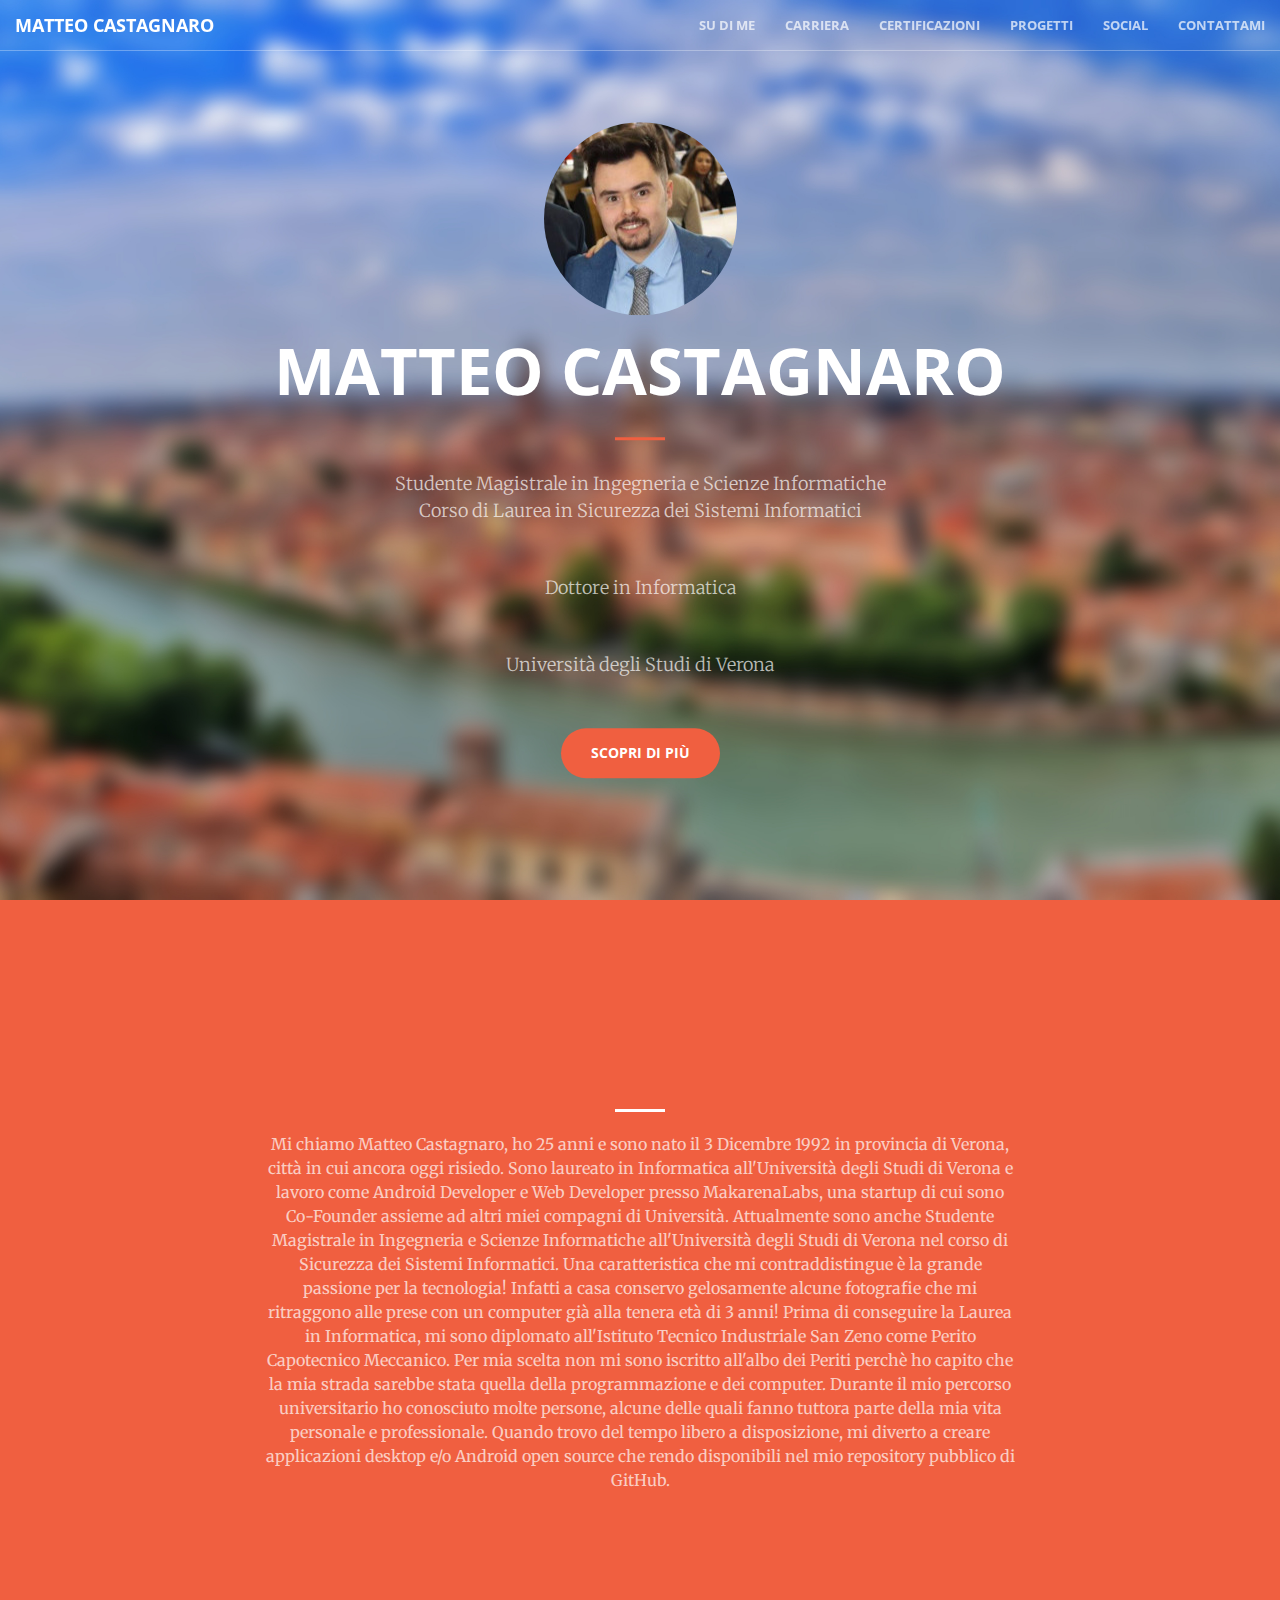
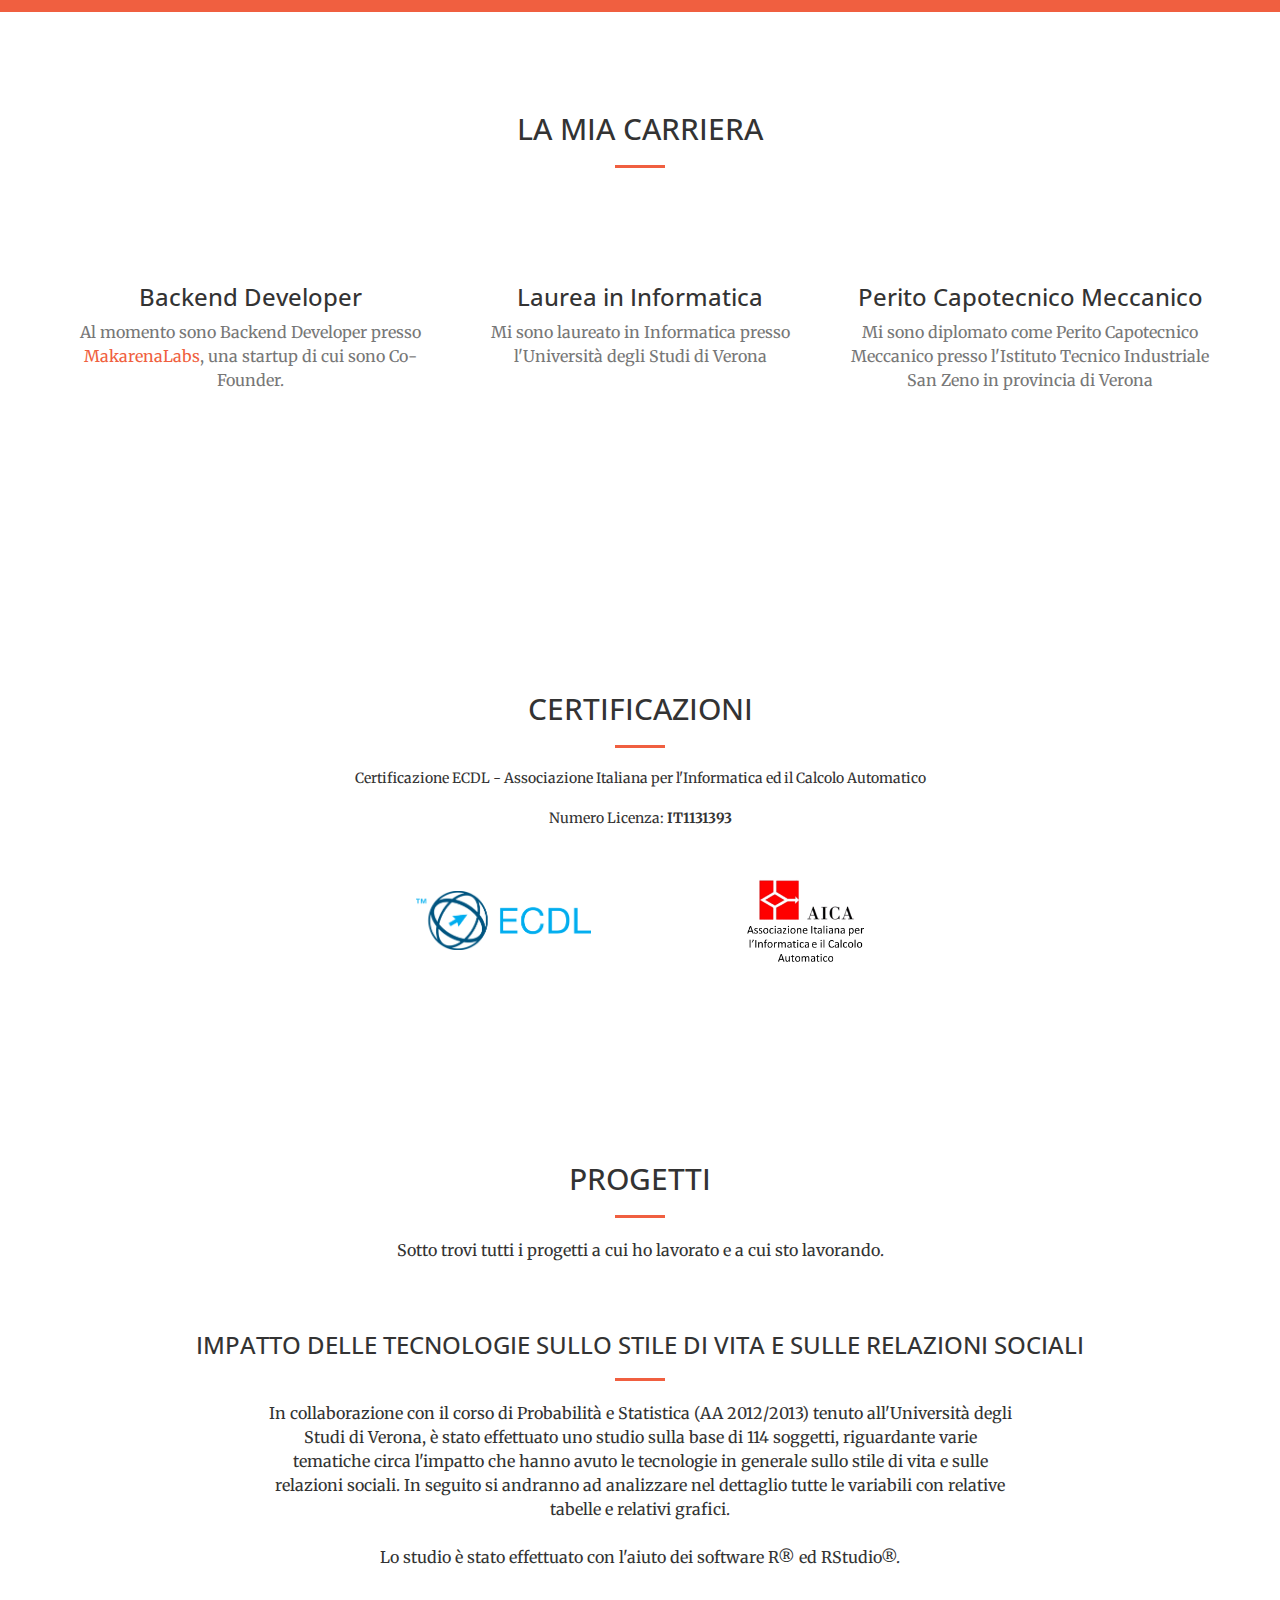
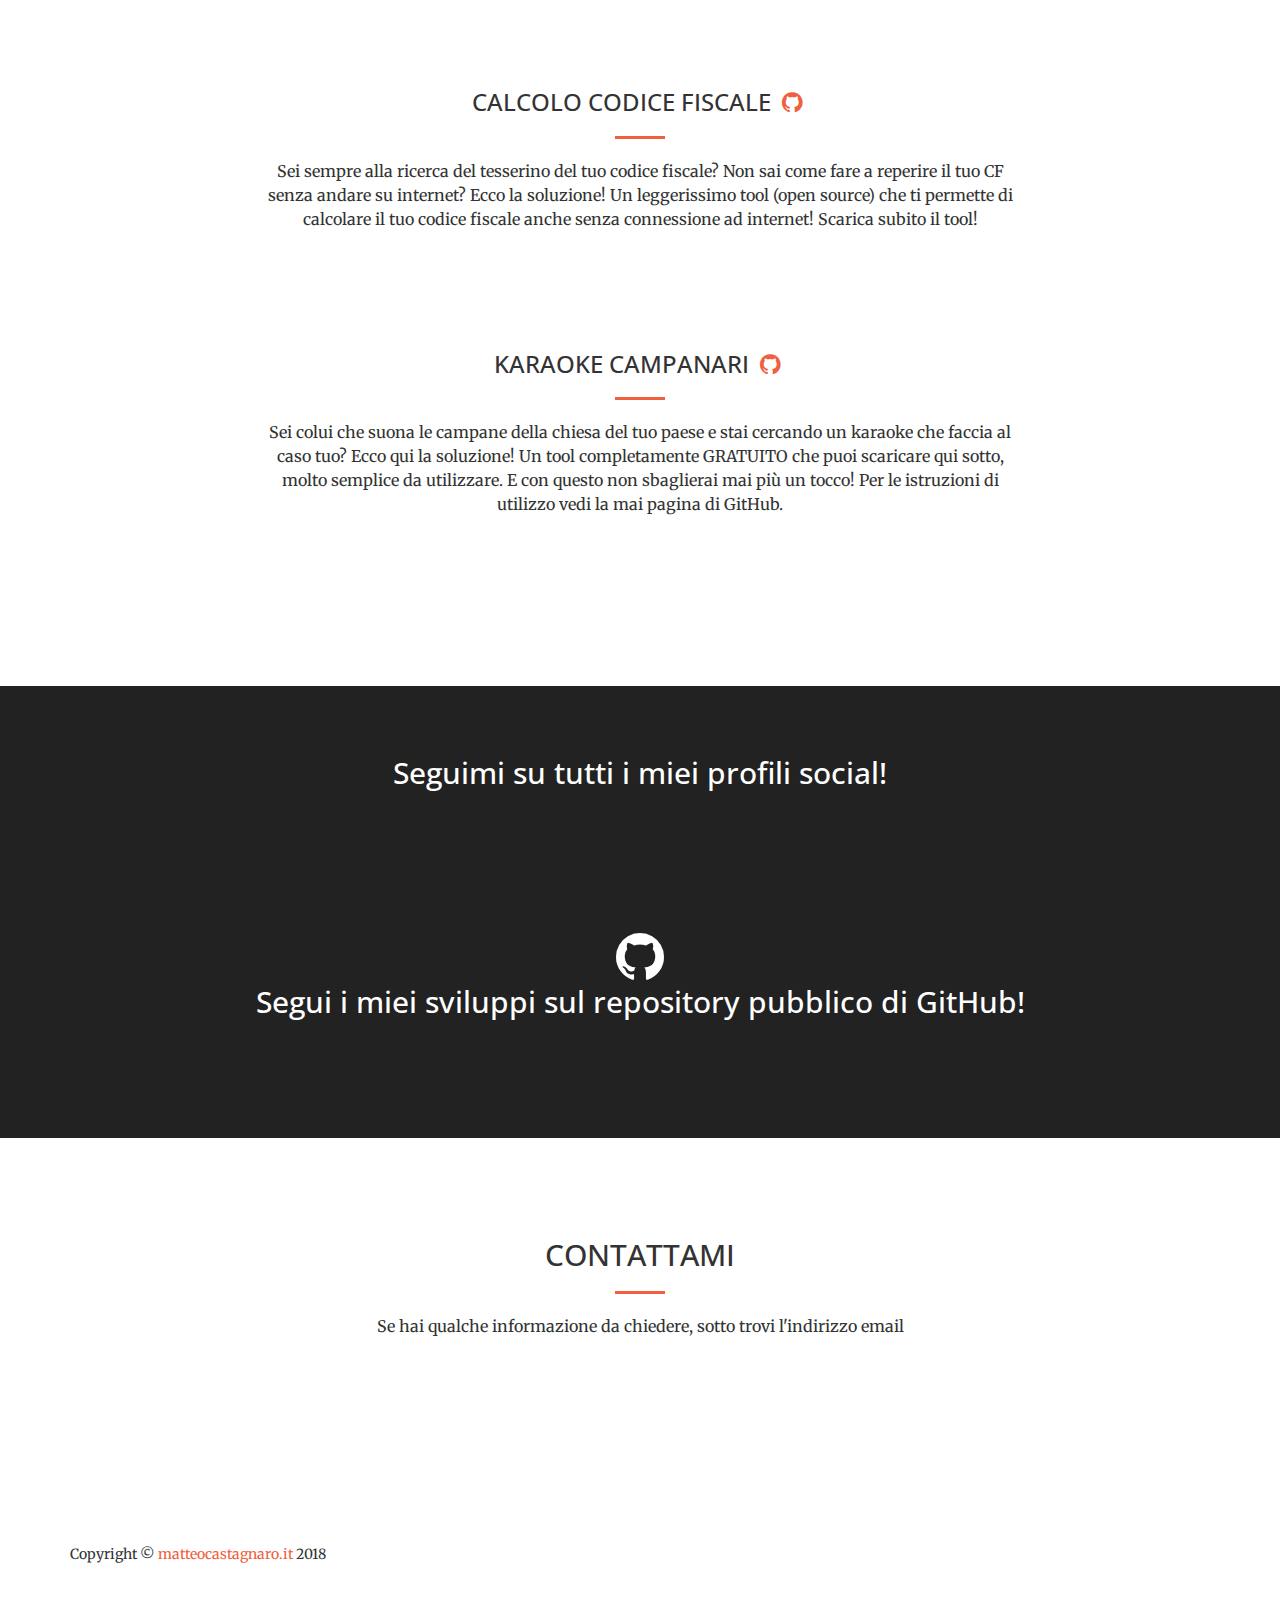
==== index.html @ aa548628 "first commit" ====
<!DOCTYPE html>
<html lang="en">

<head>

    <meta charset="utf-8">
    <meta http-equiv="X-UA-Compatible" content="IE=edge">
    <meta name="viewport" content="width=device-width, initial-scale=1">
    <meta name="description" content="">
    <meta name="author" content="">

    <title>Matteo Castagnaro</title>

    <!-- Bootstrap Core CSS -->
    <link rel="stylesheet" href="css/bootstrap.min.css" type="text/css">

    <!-- Custom Fonts -->
    <link href='http://fonts.googleapis.com/css?family=Open+Sans:300italic,400italic,600italic,700italic,800italic,400,300,600,700,800' rel='stylesheet' type='text/css'>
    <link href='http://fonts.googleapis.com/css?family=Merriweather:400,300,300italic,400italic,700,700italic,900,900italic' rel='stylesheet' type='text/css'>
    <link rel="stylesheet" href="font-awesome/css/font-awesome.min.css" type="text/css">

    <!-- Plugin CSS -->
    <link rel="stylesheet" href="css/animate.min.css" type="text/css">

    <!-- Custom CSS -->
    <link rel="stylesheet" href="css/creative.css" type="text/css">

    <script src='https://www.google.com/recaptcha/api.js'></script>

    <script>
      (function(i,s,o,g,r,a,m){i['GoogleAnalyticsObject']=r;i[r]=i[r]||function(){
      (i[r].q=i[r].q||[]).push(arguments)},i[r].l=1*new Date();a=s.createElement(o),
      m=s.getElementsByTagName(o)[0];a.async=1;a.src=g;m.parentNode.insertBefore(a,m)
      })(window,document,'script','https://www.google-analytics.com/analytics.js','ga');

      ga('create', 'UA-76460853-1', 'auto');
      ga('send', 'pageview');

    </script>

    <!-- HTML5 Shim and Respond.js IE8 support of HTML5 elements and media queries -->
    <!-- WARNING: Respond.js doesn't work if you view the page via file:// -->
    <!--[if lt IE 9]>
        <script src="https://oss.maxcdn.com/libs/html5shiv/3.7.0/html5shiv.js"></script>
        <script src="https://oss.maxcdn.com/libs/respond.js/1.4.2/respond.min.js"></script>
    <![endif]-->

</head>

<body id="page-top" class="eupopup eupopup-top">

    <nav id="mainNav" class="navbar navbar-default navbar-fixed-top">
        <div class="container-fluid">
            <!-- Brand and toggle get grouped for better mobile display -->
            <div class="navbar-header">
                <button type="button" class="navbar-toggle collapsed" data-toggle="collapse" data-target="#bs-example-navbar-collapse-1">
                    <span class="sr-only">Toggle navigation</span>
                    <span class="icon-bar"></span>
                    <span class="icon-bar"></span>
                    <span class="icon-bar"></span>
                </button>
                <a class="navbar-brand page-scroll" href="#page-top">Matteo Castagnaro</a>
            </div>

            <!-- Collect the nav links, forms, and other content for toggling -->
            <div class="collapse navbar-collapse" id="bs-example-navbar-collapse-1">
                <ul class="nav navbar-nav navbar-right">
                    <li>
                        <a class="page-scroll" href="#about">Su di me</a>
                    </li>
                    <li>
                        <a class="page-scroll" href="#services">Carriera</a>
                    </li>
                    <li>
                        <a class="page-scroll" href="#certificazioni">Certificazioni</a>
                    </li>
                    <li>
                        <a class="page-scroll" href="#progetti">Progetti</a>
                    </li>
                    <li>
                        <a class="page-scroll" href="#portfolio">Social</a>
                    </li>
                    <li>
                        <a class="page-scroll" href="#contact">Contattami</a>
                    </li>
                </ul>
            </div>
            <!-- /.navbar-collapse -->
        </div>
        <!-- /.container-fluid -->
    </nav>

    <header style="background-image: url(./img/verona.jpg);">
        <div class="header-content">
            <div class="header-content-inner">
                <img draggable="false" src="./img/matteo.jpg" class="img-circle">
                <br><br>
                <h1>Matteo Castagnaro</h1>
                <hr>
                <p>Studente Magistrale in Ingegneria e Scienze Informatiche<br>Corso di Laurea in Sicurezza dei Sistemi Informatici</p>
                <p>Dottore in Informatica</p>
                <p>Università degli Studi di Verona</p>
                <a href="#about" class="btn btn-primary btn-xl page-scroll">Scopri di più</a>
            </div>
        </div>
    </header>

    <section class="bg-primary" id="about">
        <div class="container">
            <div class="row">
                <div class="col-lg-8 col-lg-offset-2 text-center">
                	<i class="fa fa-4x fa-user wow bounceIn text-secondary" aria-hidden="true" data-wow-delay=".1s"></i>
                    <h2 class="section-heading wow bounceIn">Su di me</h2>
                    <hr class="light">
                    <p class="text-faded">Mi chiamo Matteo Castagnaro, ho 25 anni e sono nato il 3 Dicembre 1992 in provincia di Verona, città in cui ancora oggi risiedo. Sono laureato in Informatica all'Università degli Studi di Verona e lavoro come Android Developer e Web Developer presso MakarenaLabs, una startup di cui sono Co-Founder assieme ad altri miei compagni di Università. Attualmente sono anche Studente Magistrale in Ingegneria e Scienze Informatiche all'Università degli Studi di Verona nel corso di Sicurezza dei Sistemi Informatici. Una caratteristica che mi contraddistingue è la grande passione per la tecnologia! Infatti a casa conservo gelosamente alcune fotografie che mi ritraggono alle prese con un computer già alla tenera età di 3 anni! Prima di conseguire la Laurea in Informatica, mi sono diplomato all'Istituto Tecnico Industriale San Zeno come Perito Capotecnico Meccanico. Per mia scelta non mi sono iscritto all'albo dei Periti perchè ho capito che la mia strada sarebbe stata quella della programmazione e dei computer. Durante il mio percorso universitario ho conosciuto molte persone, alcune delle quali fanno tuttora parte della mia vita personale e professionale. Quando trovo del tempo libero a disposizione, mi diverto a creare applicazioni desktop e/o Android open source che rendo disponibili nel mio repository pubblico di GitHub.</p>
                    <!-- <a href="http://about.me/matteocastagnaro" class="btn btn-default btn-xl wow rubberBand" target="_blankl">Guarda il mio profilo about.me <i class="fa fa-arrow-right"></i></a> -->
                </div>
            </div>
        </div>
    </section>

    <section id="services">
        <div class="container">
            <div class="row">
                <div class="col-lg-12 text-center">
                    <h2 class="section-heading">LA MIA CARRIERA</h2>
                    <hr class="primary">
                </div>
            </div>
        </div>
        <div class="container">
            <div class="row">
                <div class="col-lg-4 col-md-6 text-center">
                    <div class="service-box">
                        <i class="fa fa-4x fa-desktop wow bounceIn text-primary"></i>
                        <h3>Backend Developer</h3>
                        <p class="text-muted">Al momento sono Backend Developer presso <a href="https://www.makarenalabs.com" target="_blank">MakarenaLabs</a>, una startup di cui sono Co-Founder.</p>
                    </div>
                </div>
                <div class="col-lg-4 col-md-6 text-center">
                    <div class="service-box">
                        <i class="fa fa-4x fa-graduation-cap wow bounceIn text-primary" data-wow-delay=".1s"></i>
                        <h3>Laurea in Informatica</h3>
                        <p class="text-muted">Mi sono laureato in Informatica presso l'Università degli Studi di Verona</p>
                    </div>
                </div>
                <div class="col-lg-4 col-md-6 text-center">
                    <div class="service-box">
                        <i class="fa fa-4x fa-certificate wow bounceIn text-primary" data-wow-delay=".2s"></i>
                        <h3>Perito Capotecnico Meccanico</h3>
                        <p class="text-muted">Mi sono diplomato come Perito Capotecnico Meccanico presso l'Istituto Tecnico Industriale San Zeno in provincia di Verona</p>
                    </div>
                </div>
            </div>
        </div>

        <div style="margin-top: 50px; float: left; width: 100%;"></div>

        <div class="container">
            <div class="row">
                <div class="text-center">
                    <a href="./cv/cv.pdf" class="btn btn-primary btn-xl wow rubberBand" target="_blank">Visualizza il mio CV <i class="fa fa-file-pdf-o"></i></a>
                </div>
            </div>
        </div>

    </section>

     <section id="certificazioni">
        <div class="container">
            <div class="row">
                <div class="col-lg-12 text-center">
                    <h2 class="section-heading">CERTIFICAZIONI</h2>
                    <hr class="primary">
                </div>
            </div>
        </div>

        <div class="container">
            <div class="row text-center">
                Certificazione ECDL - Associazione Italiana per l'Informatica ed il Calcolo Automatico
            </div>
        </div>
        <br>
        <div class="container">
            <div class="row text-center">
                Numero Licenza: <b>IT1131393</b>
            </div>
        </div>

        <div style="margin-top: 50px; float: left; width: 100%;"></div>

        <div class="container">
            <div class="row">
                <div class="text-center">
                    <img src="./img/ECDL.png" width="15%" height="15%">
                    <div style="display: inline-block; width: 150px"></div>
                    <img src="./img/AICA.png" width="10%" height="10%">
                </div>
            </div>
        </div>

    </section>


    <section id="progetti">
        <div class="container">
            <div class="row">
                <div class="col-lg-12 text-center">
                    <h2 class="section-heading">PROGETTI</h2>
                    <hr class="primary">
                </div>
            </div>
        </div>
        <div class="container">
            <div class="row">
                <div class="col-lg-8 col-lg-offset-2 text-center">
                    <p class="text-giustificate">Sotto trovi tutti i progetti a cui ho lavorato e a cui sto lavorando.</p>
                </div>

                <div style="margin-top: 50px; float: left; width: 100%;"></div>

                <div class="col-lg-12 text-center">
                    <h3 class="section-heading">IMPATTO DELLE TECNOLOGIE SULLO STILE DI VITA E SULLE RELAZIONI SOCIALI</h3>
                    <hr class="primary">
                </div>
                <div class="col-lg-8 col-lg-offset-2 text-center">
                    <p class="text-giustificate">In collaborazione con il corso di Probabilità e Statistica (AA 2012/2013) tenuto all'Università degli Studi di Verona, è stato effettuato uno studio sulla base di 114 soggetti, riguardante varie tematiche circa l'impatto che hanno avuto le tecnologie in generale sullo stile di vita e sulle relazioni sociali. In seguito si andranno ad analizzare nel dettaglio tutte le variabili con relative tabelle e relativi grafici.
                    <br><br>
                    Lo studio è stato effettuato con l'aiuto dei software R® ed RStudio®.
                    </p>
                    <a href="http://statisticaunivr.altervista.org" target="_blank" class="btn btn-primary btn-xl wow rubberBand">Vai al sito <i class="fa fa-arrow-right"></i></a>
                </div>

                <div style="margin-top: 50px; float: left; width: 100%;"></div>

                <div class="col-lg-12 text-center">
                    <h3 class="section-heading">CALCOLO CODICE FISCALE <a href="https://github.com/matteocastagnaro/codice-fiscale-java" target="_blank"><i class="fa fa-fw fa-github"></i></a></h3>
                    <hr class="primary">
                </div>
                <div class="col-lg-8 col-lg-offset-2 text-center">
                    <p class="text-giustificate">Sei sempre alla ricerca del tesserino del tuo codice fiscale? Non sai come fare a reperire il tuo CF senza andare su internet? Ecco la soluzione! Un leggerissimo tool (open source) che ti permette di calcolare il tuo codice fiscale anche senza connessione ad internet! Scarica subito il tool!
                    </p>
                    <a href="https://github.com/matteocastagnaro/codice-fiscale-java/blob/master/jar/codice-fiscale.jar?raw=true" class="btn btn-primary btn-xl wow rubberBand">Scarica il tool <i class="fa fa-download"></i></a>
                </div>

                <div style="margin-top: 50px; float: left; width: 100%;"></div>

                <div class="col-lg-12 text-center">
                    <h3 class="section-heading">KARAOKE CAMPANARI <a href="https://github.com/matteocastagnaro/karaoke-campanari" target="_blank"><i class="fa fa-fw fa-github"></i></a></h3>
                    <hr class="primary">
                </div>
                <div class="col-lg-8 col-lg-offset-2 text-center">
                    <p class="text-giustificate">Sei colui che suona le campane della chiesa del tuo paese e stai cercando un karaoke che faccia al caso tuo? Ecco qui la soluzione! Un tool completamente GRATUITO che puoi scaricare qui sotto, molto semplice da utilizzare. E con questo non sbaglierai mai più un tocco! Per le istruzioni di utilizzo vedi la mai pagina di GitHub.
                    </p>
                    <a href="https://github.com/matteocastagnaro/karaoke-campanari/blob/master/src/jar/Campanari.jar?raw=true" class="btn btn-primary btn-xl wow rubberBand">Scarica il tool <i class="fa fa-download"></i></a>
                </div>
            </div>
            </div>
        </div>
    </section>

    <section class="no-padding" id="portfolio">
        <aside class="bg-dark">
            <div class="container-fluid">
                <div class="row">
                    <div class="col-lg-12 text-center">
                        <h2 align="center">Seguimi su tutti i miei profili social!</h2>
                        <br>
                    </div>
                </div>
                <div class="section">
                    <div class="section">
                        <div class="container">
                            <div class="row text-center">
                                <div class="col-xs-3 text-center">
                                    <a href="https://www.instagram.com/_matteocastagnaro/" target="_blank"><i class="fa fa-5x fa-fw fa-instagram wow zoomInLeft"></i></a>
                                </div>
                                <div class="col-xs-3">
                                    <a href="https://www.twitter.com/mattagnaro92" target="_blank"><i class="fa fa-5x fa-fw fa-twitter wow zoomInDown"></i></a><br>
                                </div>
                                <div class="col-xs-3">
                                    <a href="https://www.facebook.com/castagnaro.matteo" target="_blank"><i class="fa fa-5x fa-fw fa-facebook wow zoomInDown"></i></a>
                                </div>
                                <div class="col-xs-3 text-center">
                                    <a href="https://www.linkedin.com/in/matteocastagnaro" target="_blank"><i class="fa fa-5x fa-fw fa-linkedin wow zoomInRight"></i></a>
                                </div>
                            </div>
                        </div>
                    </div>
                </div>
            </div>
            <br><br>
            <div class="section">
                <div class="container text-center">
                    <div class="row">
                        <div class="call-to-action">
                            <i class="fa fa-4x fa-fw fa-github wowo rubberBand"></i>
                            <h2>Segui i miei sviluppi sul repository pubblico di GitHub!</h2>
                            <a href="http://www.github.com/matteocastagnaro" class="btn btn-default btn-xl wow rubberBand" target="_blank">GitHub <i class="fa fa-github"></i></a>
                        </div>
                    </div>
                </div>
            </div>
        </aside>
    </section>

    <section id="contact">
        <div class="container">
            <div class="row">
                <div class="col-lg-8 col-lg-offset-2 text-center">
                    <h2 class="section-heading">CONTATTAMI</h2>
                    <hr class="primary">
                    <p>Se hai qualche informazione da chiedere, sotto trovi l'indirizzo email</p>
                </div>
                <div class="col-lg-4 col-lg-offset-4 text-center">
                    <i class="fa fa-envelope-o fa-3x wow bounceIn" data-wow-delay=".1s"></i>
                    <p class="wow rubberBand"><a href="mailto:matteo.castagnaro@makarenalabs.com">matteo.castagnaro@makarenalabs.com</a></p>
                </div>
            </div>
        </div>
    </section>

    <!-- jQuery -->
    <script src="js/jquery.js"></script>

    <!-- Bootstrap Core JavaScript -->
    <script src="js/bootstrap.min.js"></script>

    <!-- Plugin JavaScript -->
    <script src="js/jquery.easing.min.js"></script>
    <script src="js/jquery.fittext.js"></script>
    <script src="js/wow.min.js"></script>

    <!-- Custom Theme JavaScript -->
    <script src="js/creative.js"></script>

    <footer class="section section-info">
        <div class="container">
            <div class="row">
                <div class="col-md-4">
                    <span class="copyright">Copyright © <a href="https://matteocastagnaro.makarenalabs.com">matteocastagnaro.it</a> 2018</span>
                </div>

                <div align="right">
				</div>

                <div style="margin-top: 40px; float: left; width: 100%;"></div>

            </div>
        </div>
    </footer>

</body>

</html>
---- css/creative.css ----
/*!
 * Start Bootstrap - Creative Bootstrap Theme (http://startbootstrap.com)
 * Code licensed under the Apache License v2.0.
 * For details, see http://www.apache.org/licenses/LICENSE-2.0.
 */

html,
body {
    width: 100%;
    height: 100%;
}

body {
    font-family: Merriweather,'Helvetica Neue',Arial,sans-serif;
}

hr {
    max-width: 50px;
    border-color: #f05f40;
    border-width: 3px;
}

hr.light {
    border-color: #fff;
}

a {
    color: #f05f40;
    -webkit-transition: all .35s;
    -moz-transition: all .35s;
    transition: all .35s;
}

a:hover,
a:focus {
    color: #eb3812;
}

h1,
h2,
h3,
h4,
h5,
h6 {
    font-family: 'Open Sans','Helvetica Neue',Arial,sans-serif;
}

p {
    margin-bottom: 20px;
    font-size: 16px;
    line-height: 1.5;
}

.bg-primary {
    background-color: #f05f40;
}

.bg-dark {
    color: #fff;
    background-color: #222;
}

.text-faded {
    color: rgba(255,255,255,.7);
}

section {
    padding: 100px 0;
}

aside {
    padding: 50px 0;
}

.no-padding {
    padding: 0;
}

.navbar-default {
    border-color: rgba(34,34,34,.05);
    font-family: 'Open Sans','Helvetica Neue',Arial,sans-serif;
    background-color: #fff;
    -webkit-transition: all .35s;
    -moz-transition: all .35s;
    transition: all .35s;
}

.navbar-default .navbar-header .navbar-brand {
    text-transform: uppercase;
    font-family: 'Open Sans','Helvetica Neue',Arial,sans-serif;
    font-weight: 700;
    color: #f05f40;
}

.navbar-default .navbar-header .navbar-brand:hover,
.navbar-default .navbar-header .navbar-brand:focus {
    color: #eb3812;
}

.navbar-default .nav > li>a,
.navbar-default .nav>li>a:focus {
    text-transform: uppercase;
    font-size: 13px;
    font-weight: 700;
    color: #222;
}

.navbar-default .nav > li>a:hover,
.navbar-default .nav>li>a:focus:hover {
    color: #f05f40;
}

.navbar-default .nav > li.active>a,
.navbar-default .nav>li.active>a:focus {
    color: #f05f40!important;
    background-color: transparent;
}

.navbar-default .nav > li.active>a:hover,
.navbar-default .nav>li.active>a:focus:hover {
    background-color: transparent;
}

@media(min-width:768px) {
    .navbar-default {
        border-color: rgba(255,255,255,.3);
        background-color: transparent;
    }

    .navbar-default .navbar-header .navbar-brand {
        color: rgba(255,255,255,.7);
    }

    .navbar-default .navbar-header .navbar-brand:hover,
    .navbar-default .navbar-header .navbar-brand:focus {
        color: #fff;
    }

    .navbar-default .nav > li>a,
    .navbar-default .nav>li>a:focus {
        color: rgba(255,255,255,.7);
    }

    .navbar-default .nav > li>a:hover,
    .navbar-default .nav>li>a:focus:hover {
        color: #fff;
    }

    .navbar-default.affix {
        border-color: rgba(34,34,34,.05);
        background-color: #fff;
    }

    .navbar-default.affix .navbar-header .navbar-brand {
        font-size: 14px;
        color: #f05f40;
    }

    .navbar-default.affix .navbar-header .navbar-brand:hover,
    .navbar-default.affix .navbar-header .navbar-brand:focus {
        color: #eb3812;
    }

    .navbar-default.affix .nav > li>a,
    .navbar-default.affix .nav>li>a:focus {
        color: #222;
    }

    .navbar-default.affix .nav > li>a:hover,
    .navbar-default.affix .nav>li>a:focus:hover {
        color: #f05f40;
    }
}

header {
    position: relative;
    width: 100%;
    min-height: auto;
    text-align: center;
    color: #fff;
    /*background-image: url(../_altervista_ht/img/header.jpg);*/
    /*background-image: url(../_altervista_ht/img/verona2.jpg);*/
    background-position: center;
    -webkit-background-size: cover;
    -moz-background-size: cover;
    background-size: cover;
    -o-background-size: cover;
}

header .header-content {
    position: relative;
    width: 100%;
    padding: 100px 15px;
    text-align: center;
}

header .header-content .header-content-inner h1 {
    margin-top: 0;
    margin-bottom: 0;
    text-transform: uppercase;
    font-weight: 700;
}

header .header-content .header-content-inner hr {
    margin: 30px auto;
}

header .header-content .header-content-inner p {
    margin-bottom: 50px;
    font-size: 16px;
    font-weight: 300;
    color: rgba(255,255,255,.7);
}

@media(min-width:768px) {
    header {
        min-height: 100%;
    }

    header .header-content {
        position: absolute;
        top: 50%;
        padding: 0 50px;
        -webkit-transform: translateY(-50%);
        -ms-transform: translateY(-50%);
        transform: translateY(-50%);
    }

    header .header-content .header-content-inner {
        margin-right: auto;
        margin-left: auto;
        max-width: 1000px;
    }

    header .header-content .header-content-inner p {
        margin-right: auto;
        margin-left: auto;
        max-width: 80%;
        font-size: 18px;
    }
}

.section-heading {
    margin-top: 0;
}

.service-box {
    margin: 50px auto 0;
    max-width: 400px;
}

@media(min-width:992px) {
    .service-box {
        margin: 20px auto 0;
    }
}

.service-box p {
    margin-bottom: 0;
}

.portfolio-box {
    display: block;
    position: relative;
    margin: 0 auto;
    max-width: 650px;
}

.portfolio-box .portfolio-box-caption {
    display: block;
    position: absolute;
    bottom: 0;
    width: 100%;
    height: 100%;
    text-align: center;
    color: #fff;
    opacity: 0;
    background: rgba(240,95,64,.9);
    -webkit-transition: all .35s;
    -moz-transition: all .35s;
    transition: all .35s;
}

.portfolio-box .portfolio-box-caption .portfolio-box-caption-content {
    position: absolute;
    top: 50%;
    width: 100%;
    text-align: center;
    transform: translateY(-50%);
}

.portfolio-box .portfolio-box-caption .portfolio-box-caption-content .project-category,
.portfolio-box .portfolio-box-caption .portfolio-box-caption-content .project-name {
    padding: 0 15px;
    font-family: 'Open Sans','Helvetica Neue',Arial,sans-serif;
}

.portfolio-box .portfolio-box-caption .portfolio-box-caption-content .project-category {
    text-transform: uppercase;
    font-size: 14px;
    font-weight: 600;
}

.portfolio-box .portfolio-box-caption .portfolio-box-caption-content .project-name {
    font-size: 18px;
}

.portfolio-box:hover .portfolio-box-caption {
    opacity: 1;
}

@media(min-width:768px) {
    .portfolio-box .portfolio-box-caption .portfolio-box-caption-content .project-category {
        font-size: 16px;
    }

    .portfolio-box .portfolio-box-caption .portfolio-box-caption-content .project-name {
        font-size: 22px;
    }
}

.call-to-action h2 {
    margin: 0 auto 20px;
}

.text-primary {
    color: #f05f40;
}

.no-gutter > [class*=col-] {
    padding-right: 0;
    padding-left: 0;
}

.btn-default {
    border-color: #fff;
    color: #222;
    background-color: #fff;
    -webkit-transition: all .35s;
    -moz-transition: all .35s;
    transition: all .35s;
}

.btn-default:hover,
.btn-default:focus,
.btn-default.focus,
.btn-default:active,
.btn-default.active,
.open > .dropdown-toggle.btn-default {
    border-color: #ededed;
    color: #222;
    background-color: #f2f2f2;
}

.btn-default:active,
.btn-default.active,
.open > .dropdown-toggle.btn-default {
    background-image: none;
}

.btn-default.disabled,
.btn-default[disabled],
fieldset[disabled] .btn-default,
.btn-default.disabled:hover,
.btn-default[disabled]:hover,
fieldset[disabled] .btn-default:hover,
.btn-default.disabled:focus,
.btn-default[disabled]:focus,
fieldset[disabled] .btn-default:focus,
.btn-default.disabled.focus,
.btn-default[disabled].focus,
fieldset[disabled] .btn-default.focus,
.btn-default.disabled:active,
.btn-default[disabled]:active,
fieldset[disabled] .btn-default:active,
.btn-default.disabled.active,
.btn-default[disabled].active,
fieldset[disabled] .btn-default.active {
    border-color: #fff;
    background-color: #fff;
}

.btn-default .badge {
    color: #fff;
    background-color: #222;
}

.btn-primary {
    border-color: #f05f40;
    color: #fff;
    background-color: #f05f40;
    -webkit-transition: all .35s;
    -moz-transition: all .35s;
    transition: all .35s;
}

.btn-primary:hover,
.btn-primary:focus,
.btn-primary.focus,
.btn-primary:active,
.btn-primary.active,
.open > .dropdown-toggle.btn-primary {
    border-color: #ed431f;
    color: #fff;
    background-color: #ee4b28;
}

.btn-primary:active,
.btn-primary.active,
.open > .dropdown-toggle.btn-primary {
    background-image: none;
}

.btn-primary.disabled,
.btn-primary[disabled],
fieldset[disabled] .btn-primary,
.btn-primary.disabled:hover,
.btn-primary[disabled]:hover,
fieldset[disabled] .btn-primary:hover,
.btn-primary.disabled:focus,
.btn-primary[disabled]:focus,
fieldset[disabled] .btn-primary:focus,
.btn-primary.disabled.focus,
.btn-primary[disabled].focus,
fieldset[disabled] .btn-primary.focus,
.btn-primary.disabled:active,
.btn-primary[disabled]:active,
fieldset[disabled] .btn-primary:active,
.btn-primary.disabled.active,
.btn-primary[disabled].active,
fieldset[disabled] .btn-primary.active {
    border-color: #f05f40;
    background-color: #f05f40;
}

.btn-primary .badge {
    color: #f05f40;
    background-color: #fff;
}

.btn {
    border: 0;
    border-radius: 300px;
    text-transform: uppercase;
    font-family: 'Open Sans','Helvetica Neue',Arial,sans-serif;
    font-weight: 700;
}

.btn-xl {
    padding: 15px 30px;
}

::-moz-selection {
    text-shadow: none;
    color: #fff;
    background: #222;
}

::selection {
    text-shadow: none;
    color: #fff;
    background: #222;
}

img::selection {
    color: #fff;
    background: 0 0;
}

img::-moz-selection {
    color: #fff;
    background: 0 0;
}

body {
    webkit-tap-highlight-color: #222;
}

img.blur {
    -webkit-filter: blur(3px);
    filter: blur(3px);
}
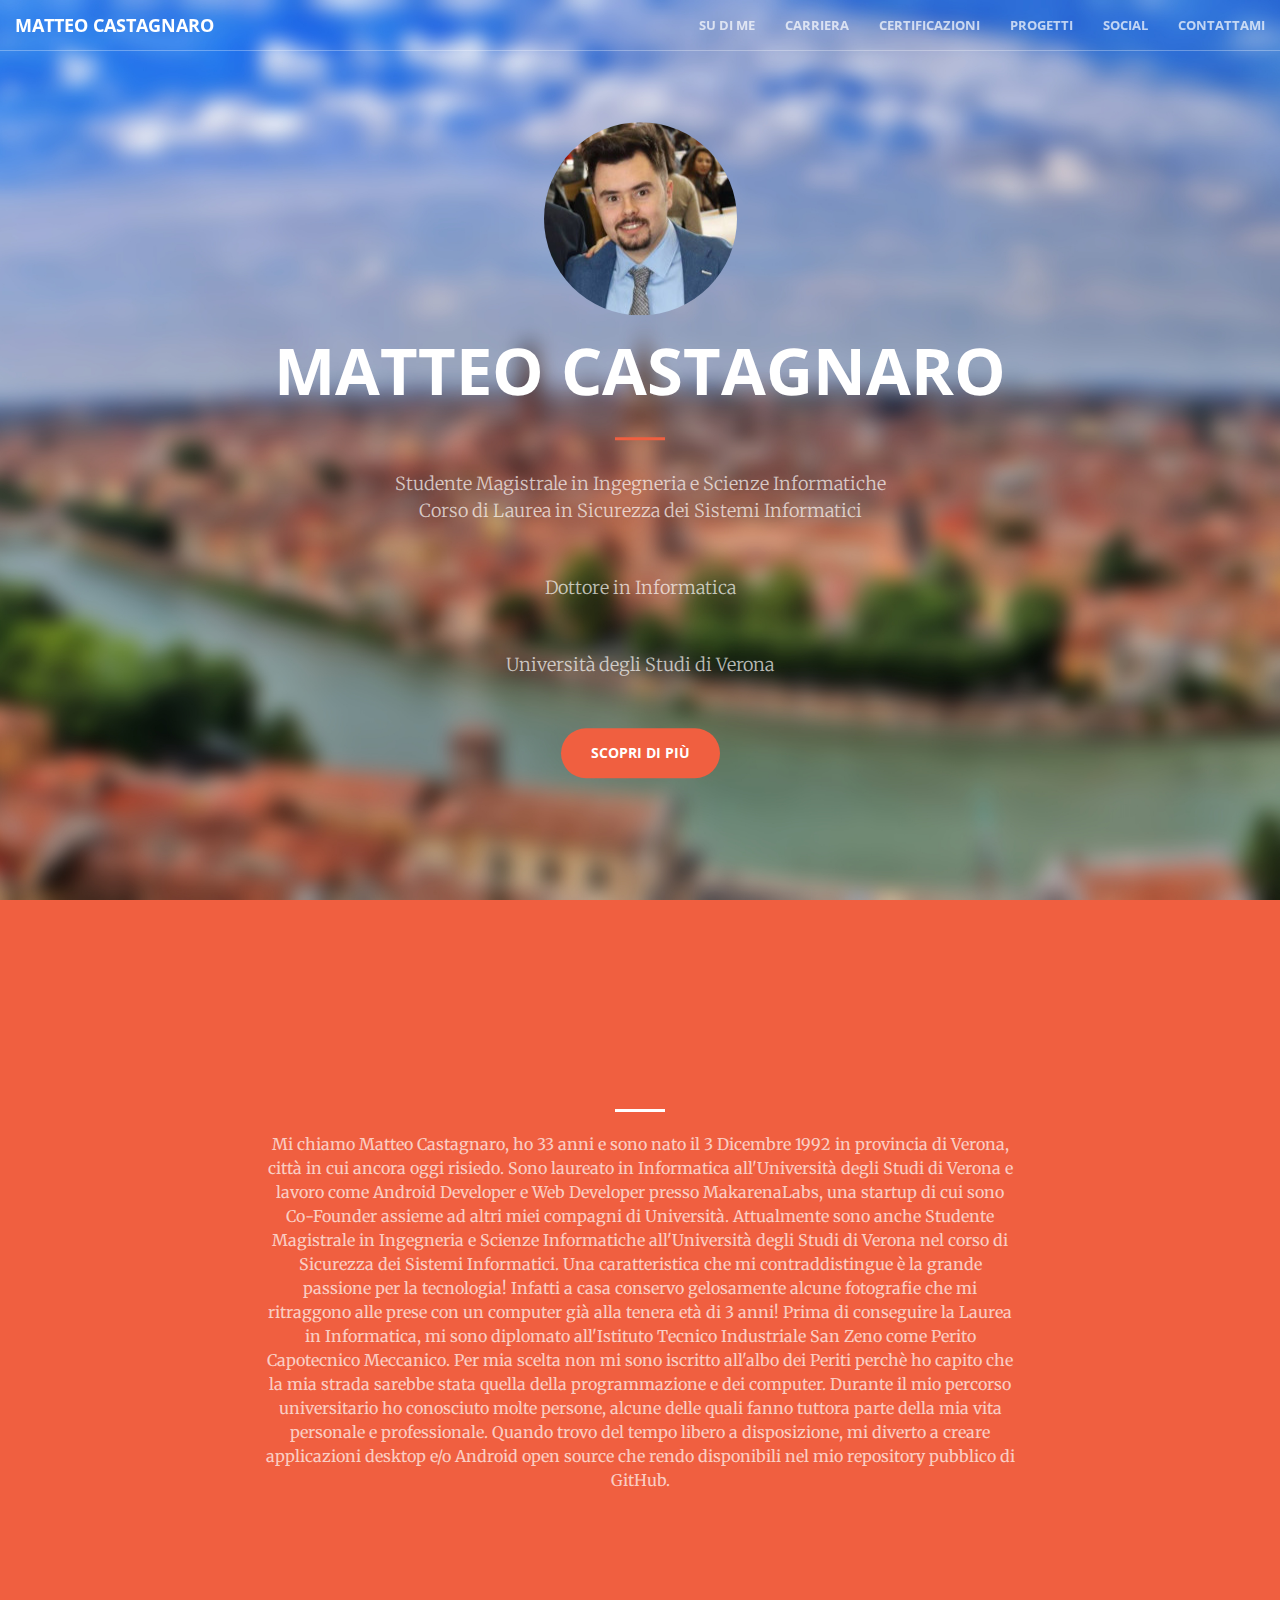
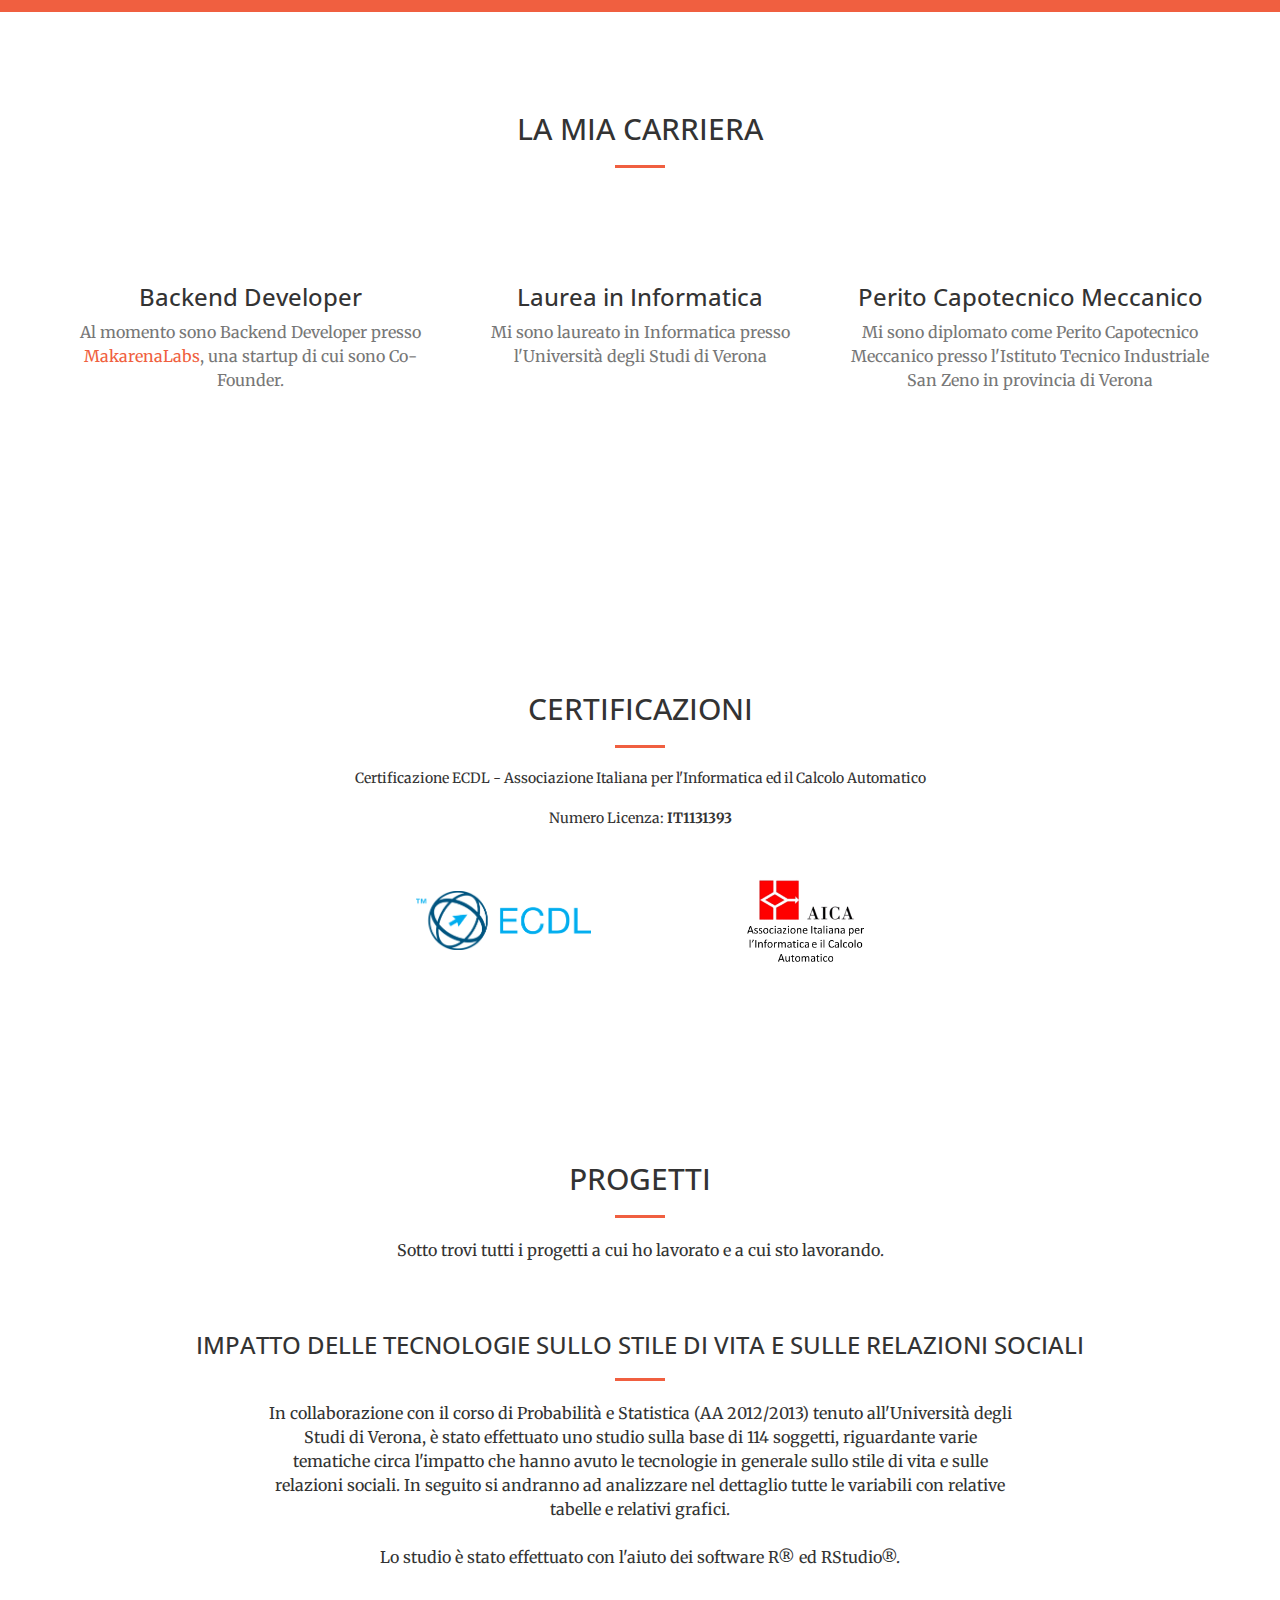
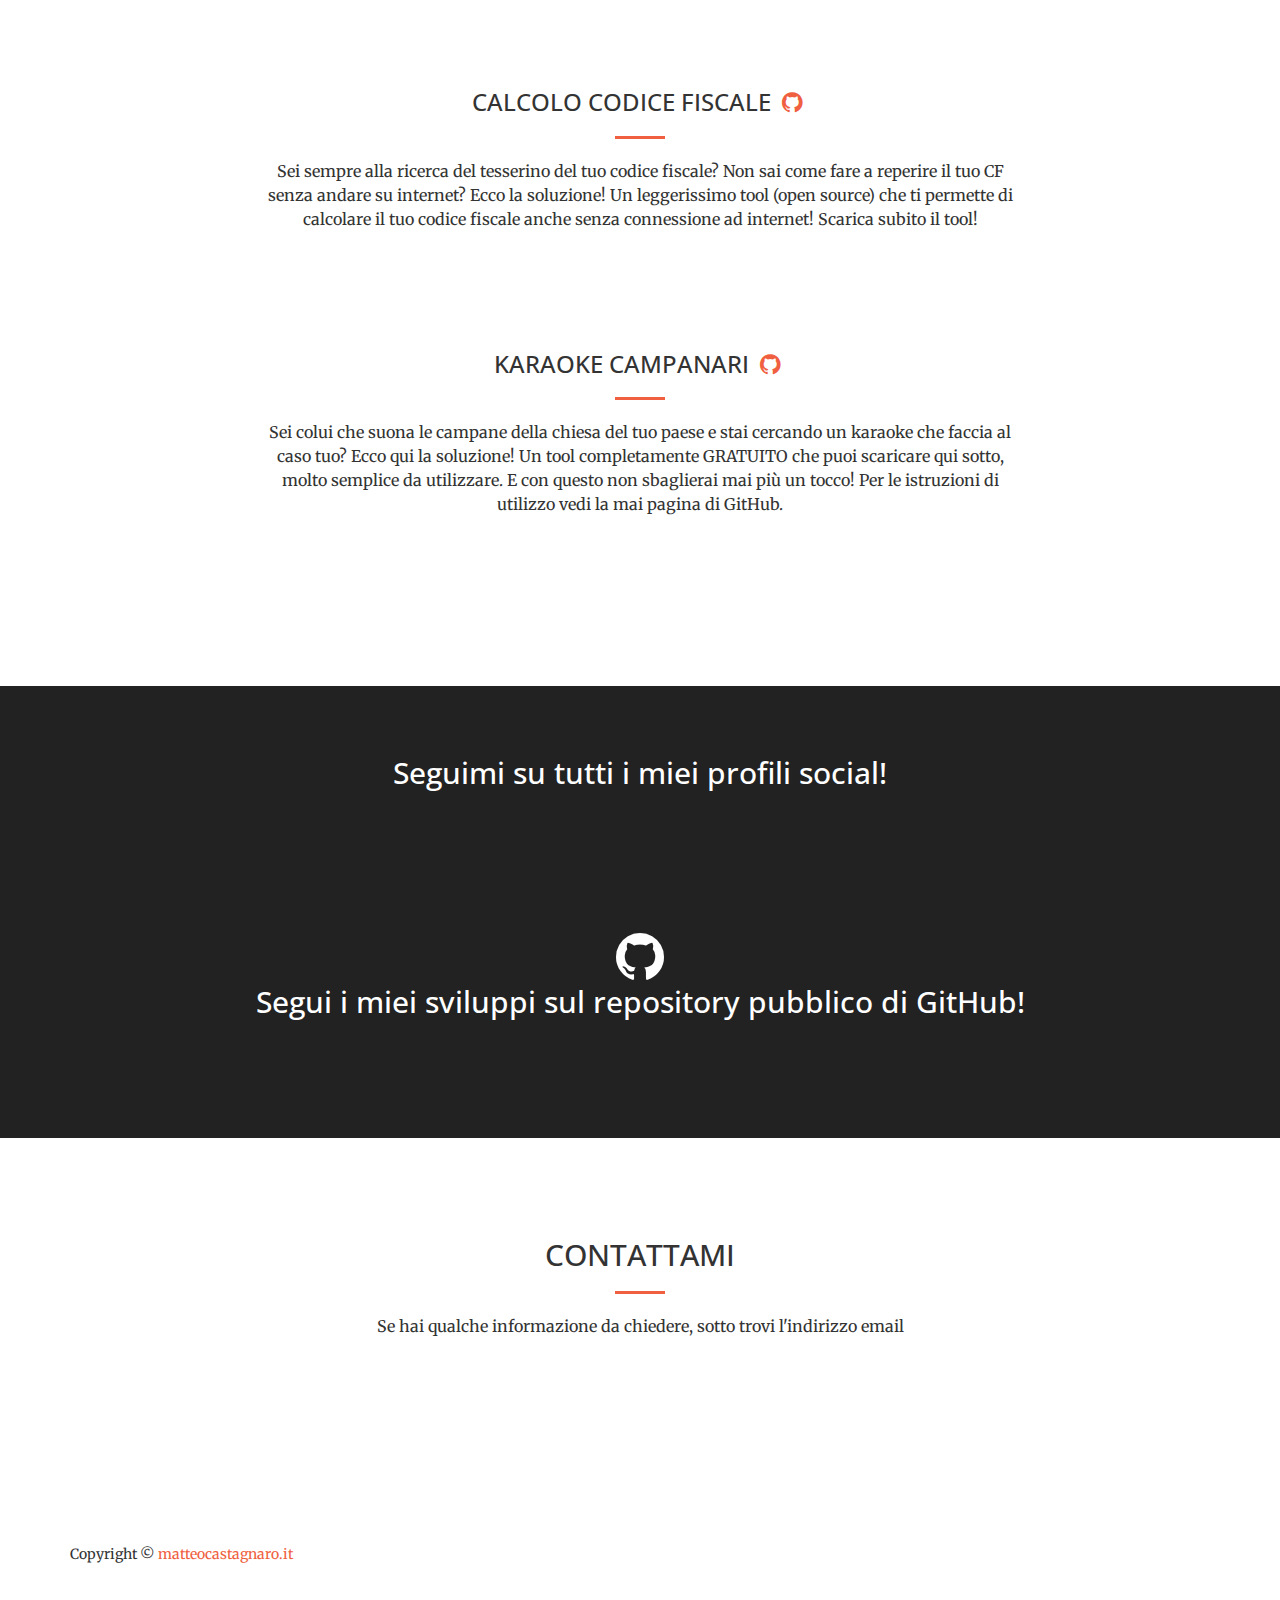
==== commit 7235d433: "addded javascript for years" ====
--- a/index.html
+++ b/index.html
@@ -25,25 +25,18 @@
     <!-- Custom CSS -->
     <link rel="stylesheet" href="css/creative.css" type="text/css">
 
-    <script src='https://www.google.com/recaptcha/api.js'></script>
-
-    <script>
-      (function(i,s,o,g,r,a,m){i['GoogleAnalyticsObject']=r;i[r]=i[r]||function(){
-      (i[r].q=i[r].q||[]).push(arguments)},i[r].l=1*new Date();a=s.createElement(o),
-      m=s.getElementsByTagName(o)[0];a.async=1;a.src=g;m.parentNode.insertBefore(a,m)
-      })(window,document,'script','https://www.google-analytics.com/analytics.js','ga');
-
-      ga('create', 'UA-76460853-1', 'auto');
-      ga('send', 'pageview');
+    <script type="text/javascript">
+
+      var date = new Date();
+
+      var anni = date.getFullYear() - 1992
+
+    	if(12 > date.getMonth())
+    		anni -= 1;
+    	else if(12 == date.getMonth() && 3 > date.getDay())
+    		anni -= 1;
 
     </script>
-
-    <!-- HTML5 Shim and Respond.js IE8 support of HTML5 elements and media queries -->
-    <!-- WARNING: Respond.js doesn't work if you view the page via file:// -->
-    <!--[if lt IE 9]>
-        <script src="https://oss.maxcdn.com/libs/html5shiv/3.7.0/html5shiv.js"></script>
-        <script src="https://oss.maxcdn.com/libs/respond.js/1.4.2/respond.min.js"></script>
-    <![endif]-->
 
 </head>
 
@@ -112,7 +105,7 @@
                 	<i class="fa fa-4x fa-user wow bounceIn text-secondary" aria-hidden="true" data-wow-delay=".1s"></i>
                     <h2 class="section-heading wow bounceIn">Su di me</h2>
                     <hr class="light">
-                    <p class="text-faded">Mi chiamo Matteo Castagnaro, ho 25 anni e sono nato il 3 Dicembre 1992 in provincia di Verona, città in cui ancora oggi risiedo. Sono laureato in Informatica all'Università degli Studi di Verona e lavoro come Android Developer e Web Developer presso MakarenaLabs, una startup di cui sono Co-Founder assieme ad altri miei compagni di Università. Attualmente sono anche Studente Magistrale in Ingegneria e Scienze Informatiche all'Università degli Studi di Verona nel corso di Sicurezza dei Sistemi Informatici. Una caratteristica che mi contraddistingue è la grande passione per la tecnologia! Infatti a casa conservo gelosamente alcune fotografie che mi ritraggono alle prese con un computer già alla tenera età di 3 anni! Prima di conseguire la Laurea in Informatica, mi sono diplomato all'Istituto Tecnico Industriale San Zeno come Perito Capotecnico Meccanico. Per mia scelta non mi sono iscritto all'albo dei Periti perchè ho capito che la mia strada sarebbe stata quella della programmazione e dei computer. Durante il mio percorso universitario ho conosciuto molte persone, alcune delle quali fanno tuttora parte della mia vita personale e professionale. Quando trovo del tempo libero a disposizione, mi diverto a creare applicazioni desktop e/o Android open source che rendo disponibili nel mio repository pubblico di GitHub.</p>
+                    <p class="text-faded">Mi chiamo Matteo Castagnaro, ho <script>document.write(anni);</script> anni e sono nato il 3 Dicembre 1992 in provincia di Verona, città in cui ancora oggi risiedo. Sono laureato in Informatica all'Università degli Studi di Verona e lavoro come Android Developer e Web Developer presso MakarenaLabs, una startup di cui sono Co-Founder assieme ad altri miei compagni di Università. Attualmente sono anche Studente Magistrale in Ingegneria e Scienze Informatiche all'Università degli Studi di Verona nel corso di Sicurezza dei Sistemi Informatici. Una caratteristica che mi contraddistingue è la grande passione per la tecnologia! Infatti a casa conservo gelosamente alcune fotografie che mi ritraggono alle prese con un computer già alla tenera età di 3 anni! Prima di conseguire la Laurea in Informatica, mi sono diplomato all'Istituto Tecnico Industriale San Zeno come Perito Capotecnico Meccanico. Per mia scelta non mi sono iscritto all'albo dei Periti perchè ho capito che la mia strada sarebbe stata quella della programmazione e dei computer. Durante il mio percorso universitario ho conosciuto molte persone, alcune delle quali fanno tuttora parte della mia vita personale e professionale. Quando trovo del tempo libero a disposizione, mi diverto a creare applicazioni desktop e/o Android open source che rendo disponibili nel mio repository pubblico di GitHub.</p>
                     <!-- <a href="http://about.me/matteocastagnaro" class="btn btn-default btn-xl wow rubberBand" target="_blankl">Guarda il mio profilo about.me <i class="fa fa-arrow-right"></i></a> -->
                 </div>
             </div>
@@ -339,7 +332,7 @@
         <div class="container">
             <div class="row">
                 <div class="col-md-4">
-                    <span class="copyright">Copyright © <a href="https://matteocastagnaro.makarenalabs.com">matteocastagnaro.it</a> 2018</span>
+                    <span class="copyright">Copyright © <a href="https://matteocastagnaro.makarenalabs.com">matteocastagnaro.it</a> <script>document.write(year);</script></span>
                 </div>
 
                 <div align="right">
